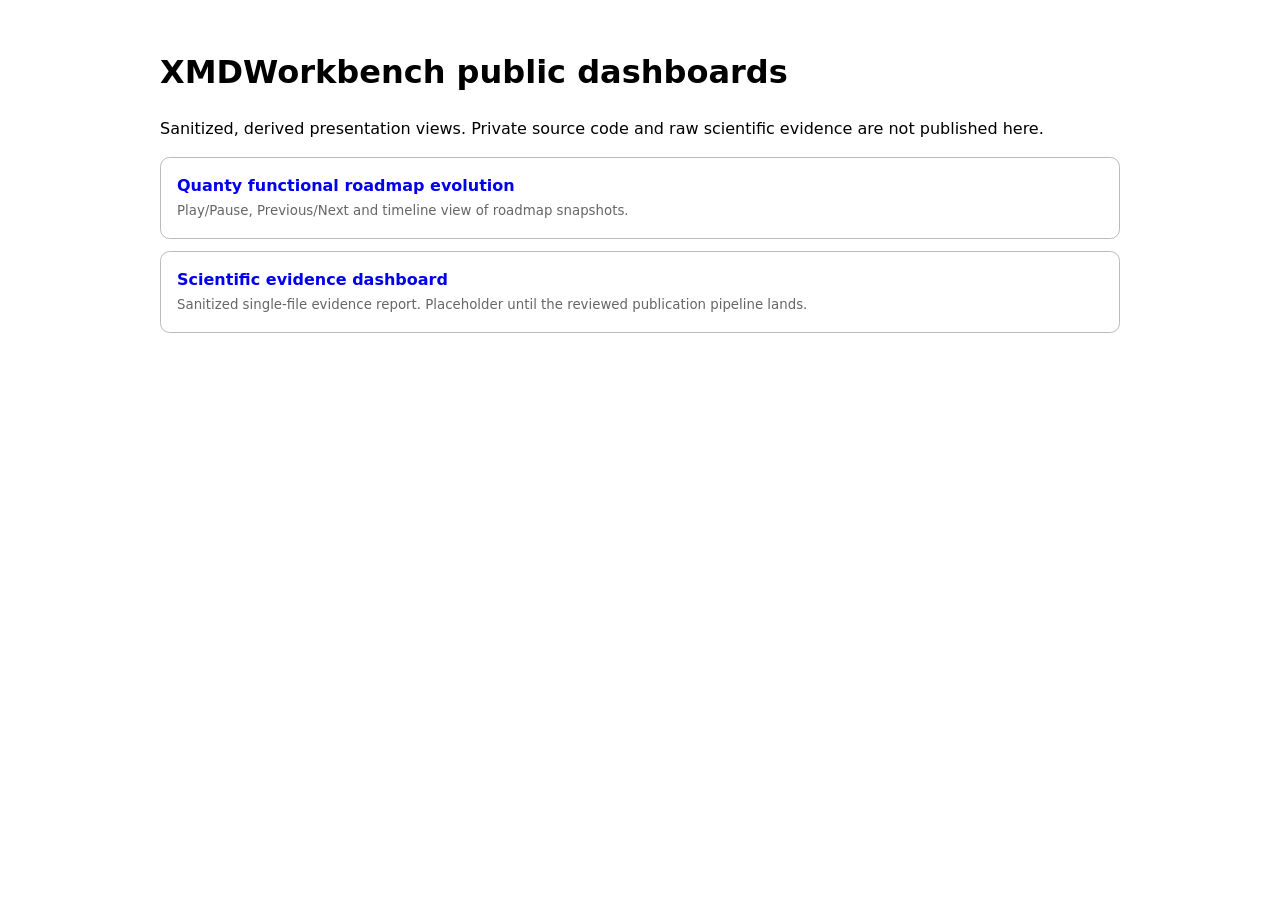
==== index.html @ 89fa4771 "docs: add public dashboard landing page" ====
<!doctype html>
<html lang="en">
<head>
<meta charset="utf-8"><meta name="viewport" content="width=device-width,initial-scale=1">
<title>XMDWorkbench public dashboards</title>
<style>body{font-family:system-ui,sans-serif;max-width:960px;margin:3rem auto;padding:0 1rem;line-height:1.5}a{display:block;padding:1rem;margin:.75rem 0;border:1px solid #bbb;border-radius:.6rem;text-decoration:none}small{color:#666}</style>
</head>
<body>
<h1>XMDWorkbench public dashboards</h1>
<p>Sanitized, derived presentation views. Private source code and raw scientific evidence are not published here.</p>
<a href="roadmap/"><strong>Quanty functional roadmap evolution</strong><br><small>Play/Pause, Previous/Next and timeline view of roadmap snapshots.</small></a>
<a href="evidence/"><strong>Scientific evidence dashboard</strong><br><small>Sanitized single-file evidence report. Placeholder until the reviewed publication pipeline lands.</small></a>
</body></html>
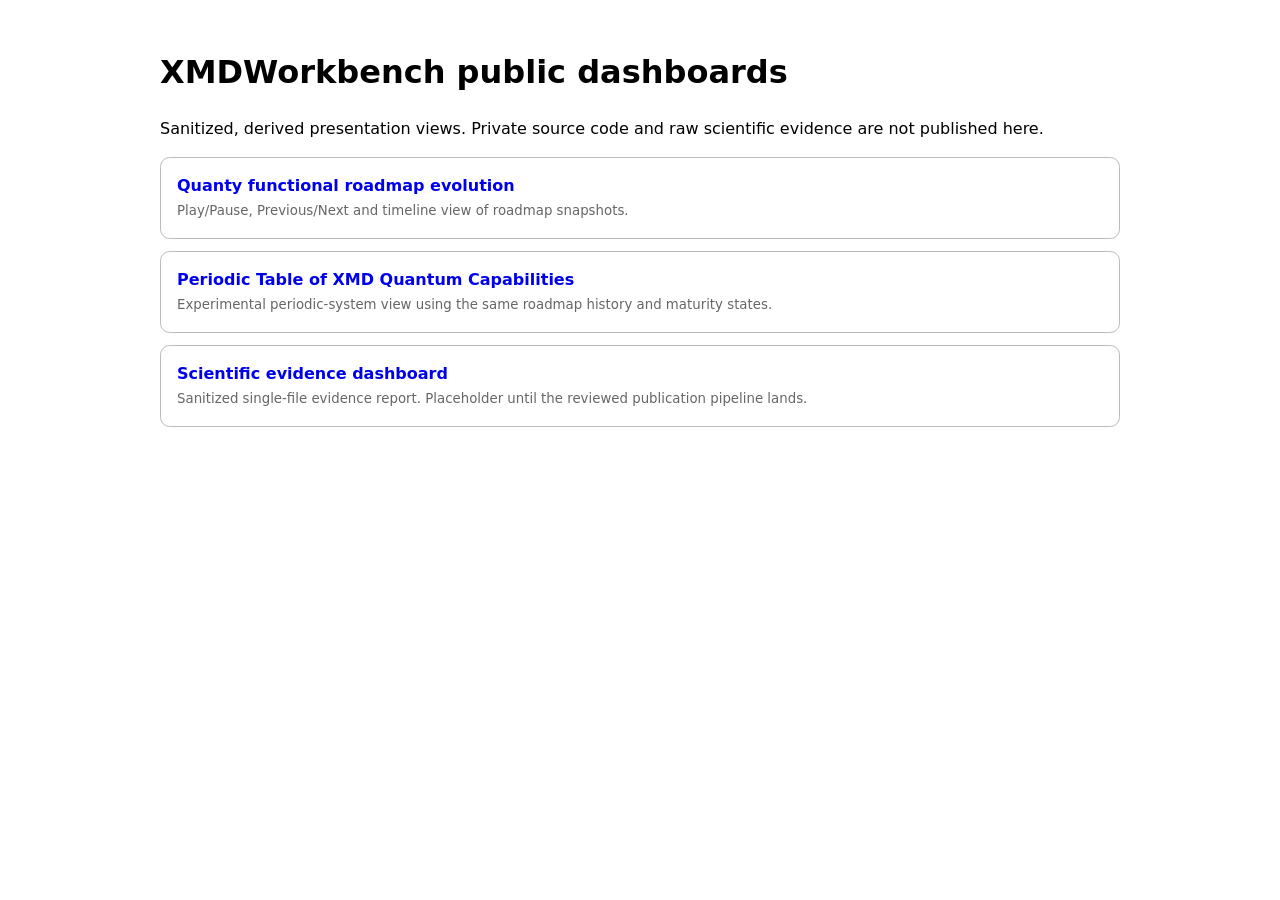
==== commit 6d73c76b: "docs: link periodic-table roadmap view" ====
--- a/index.html
+++ b/index.html
@@ -9,5 +9,6 @@
 <h1>XMDWorkbench public dashboards</h1>
 <p>Sanitized, derived presentation views. Private source code and raw scientific evidence are not published here.</p>
 <a href="roadmap/"><strong>Quanty functional roadmap evolution</strong><br><small>Play/Pause, Previous/Next and timeline view of roadmap snapshots.</small></a>
+<a href="roadmap/periodic.html"><strong>Periodic Table of XMD Quantum Capabilities</strong><br><small>Experimental periodic-system view using the same roadmap history and maturity states.</small></a>
 <a href="evidence/"><strong>Scientific evidence dashboard</strong><br><small>Sanitized single-file evidence report. Placeholder until the reviewed publication pipeline lands.</small></a>
-</body></html>
+</body></html>
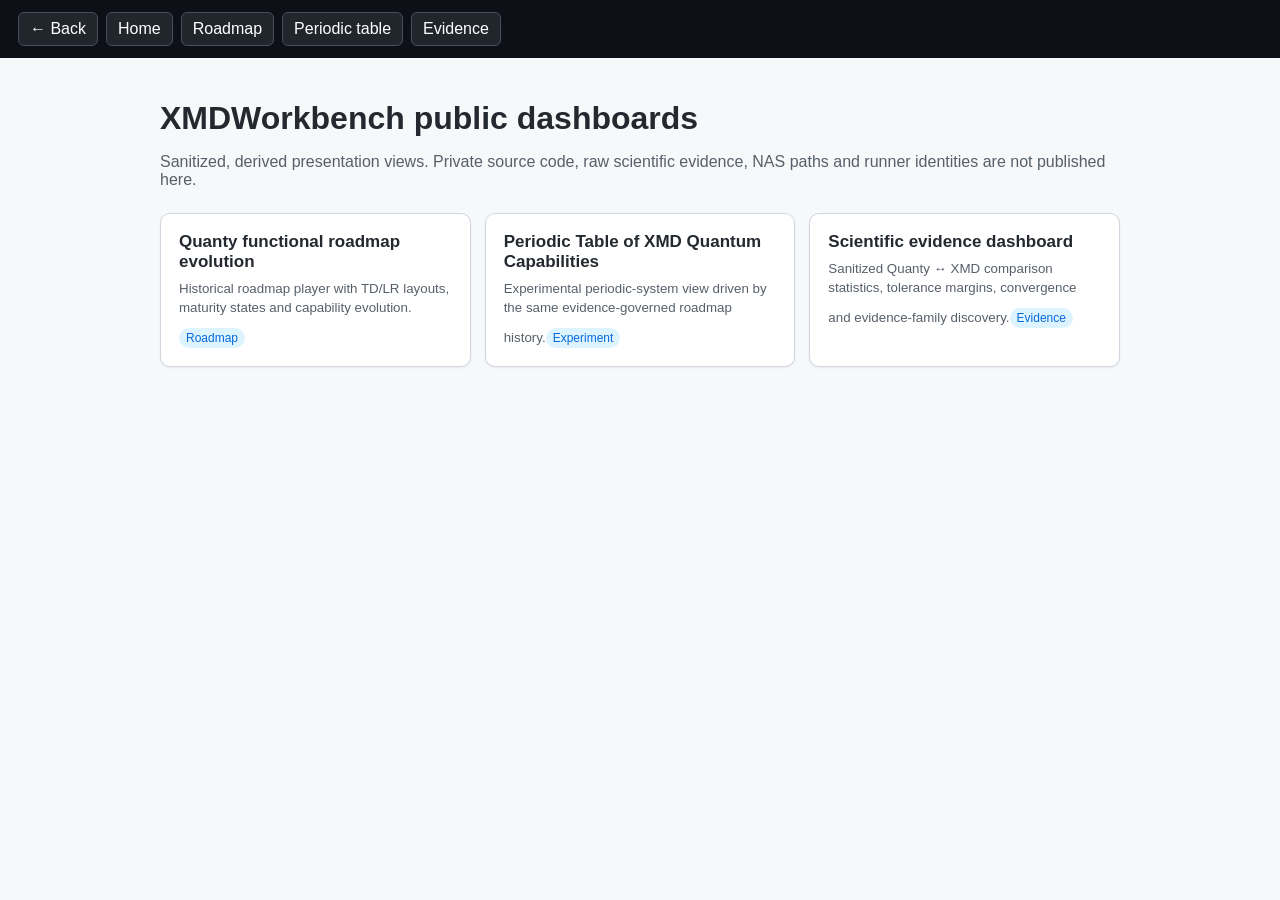
==== commit 4a1a6989: "docs: add consistent public dashboard navigation" ====
--- a/index.html
+++ b/index.html
@@ -3,12 +3,20 @@
 <head>
 <meta charset="utf-8"><meta name="viewport" content="width=device-width,initial-scale=1">
 <title>XMDWorkbench public dashboards</title>
-<style>body{font-family:system-ui,sans-serif;max-width:960px;margin:3rem auto;padding:0 1rem;line-height:1.5}a{display:block;padding:1rem;margin:.75rem 0;border:1px solid #bbb;border-radius:.6rem;text-decoration:none}small{color:#666}</style>
+<style>
+*{box-sizing:border-box}body{font-family:Segoe UI,Arial,sans-serif;margin:0;background:#f6f8fa;color:#24292f}nav{display:flex;gap:8px;align-items:center;flex-wrap:wrap;padding:12px 18px;background:#0d1117}nav a,nav button{font:inherit;color:#fff;background:#21262d;border:1px solid #484f58;border-radius:6px;padding:7px 11px;text-decoration:none;cursor:pointer}nav a:hover,nav button:hover{background:#30363d}main{max-width:1000px;margin:42px auto;padding:0 20px}h1{margin-bottom:8px}.intro{color:#57606a;margin-bottom:24px}.cards{display:grid;grid-template-columns:repeat(auto-fit,minmax(260px,1fr));gap:14px}.card{display:block;background:#fff;border:1px solid #d0d7de;border-radius:10px;padding:18px;text-decoration:none;color:#24292f;box-shadow:0 1px 2px #0001}.card:hover{border-color:#8c959f;transform:translateY(-1px)}.card strong{display:block;font-size:17px;margin-bottom:7px}.card small{color:#57606a;line-height:1.45}.tag{display:inline-block;margin-top:10px;padding:3px 7px;border-radius:999px;background:#ddf4ff;color:#0969da;font-size:12px}
+</style>
 </head>
 <body>
+<nav aria-label="Dashboard navigation"><button type="button" id="back">← Back</button><a href="./">Home</a><a href="roadmap/">Roadmap</a><a href="roadmap/periodic.html">Periodic table</a><a href="evidence/">Evidence</a></nav>
+<main>
 <h1>XMDWorkbench public dashboards</h1>
-<p>Sanitized, derived presentation views. Private source code and raw scientific evidence are not published here.</p>
-<a href="roadmap/"><strong>Quanty functional roadmap evolution</strong><br><small>Play/Pause, Previous/Next and timeline view of roadmap snapshots.</small></a>
-<a href="roadmap/periodic.html"><strong>Periodic Table of XMD Quantum Capabilities</strong><br><small>Experimental periodic-system view using the same roadmap history and maturity states.</small></a>
-<a href="evidence/"><strong>Scientific evidence dashboard</strong><br><small>Sanitized single-file evidence report. Placeholder until the reviewed publication pipeline lands.</small></a>
+<p class="intro">Sanitized, derived presentation views. Private source code, raw scientific evidence, NAS paths and runner identities are not published here.</p>
+<div class="cards">
+<a class="card" href="roadmap/"><strong>Quanty functional roadmap evolution</strong><small>Historical roadmap player with TD/LR layouts, maturity states and capability evolution.</small><span class="tag">Roadmap</span></a>
+<a class="card" href="roadmap/periodic.html"><strong>Periodic Table of XMD Quantum Capabilities</strong><small>Experimental periodic-system view driven by the same evidence-governed roadmap history.</small><span class="tag">Experiment</span></a>
+<a class="card" href="evidence/"><strong>Scientific evidence dashboard</strong><small>Sanitized Quanty ↔ XMD comparison statistics, tolerance margins, convergence and evidence-family discovery.</small><span class="tag">Evidence</span></a>
+</div>
+</main>
+<script>document.getElementById('back').addEventListener('click',()=>{if(history.length>1)history.back();else location.href='./'});</script>
 </body></html>
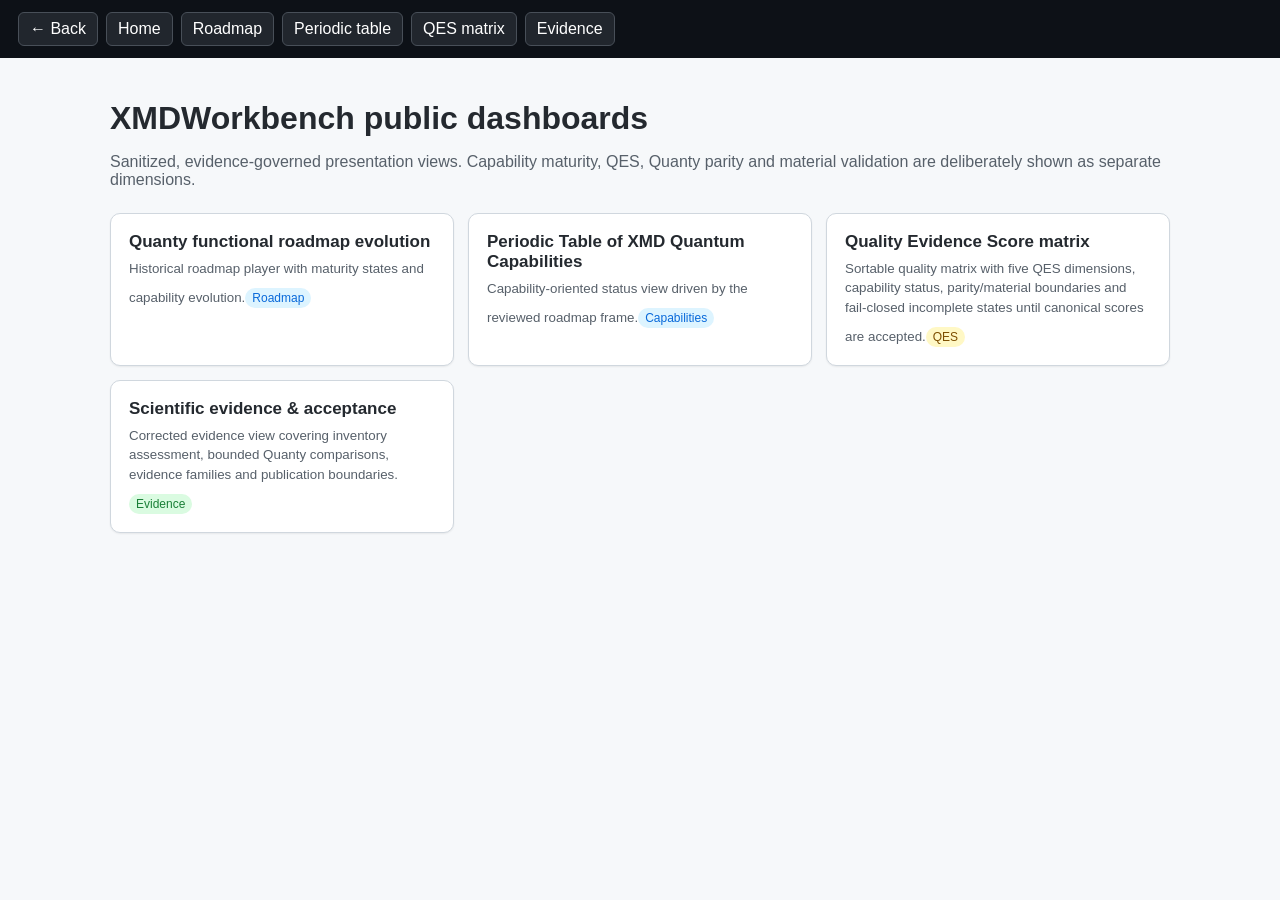
==== commit 3434dfc5: "pages: link QES and refreshed evidence dashboards" ====
--- a/index.html
+++ b/index.html
@@ -4,19 +4,20 @@
 <meta charset="utf-8"><meta name="viewport" content="width=device-width,initial-scale=1">
 <title>XMDWorkbench public dashboards</title>
 <style>
-*{box-sizing:border-box}body{font-family:Segoe UI,Arial,sans-serif;margin:0;background:#f6f8fa;color:#24292f}nav{display:flex;gap:8px;align-items:center;flex-wrap:wrap;padding:12px 18px;background:#0d1117}nav a,nav button{font:inherit;color:#fff;background:#21262d;border:1px solid #484f58;border-radius:6px;padding:7px 11px;text-decoration:none;cursor:pointer}nav a:hover,nav button:hover{background:#30363d}main{max-width:1000px;margin:42px auto;padding:0 20px}h1{margin-bottom:8px}.intro{color:#57606a;margin-bottom:24px}.cards{display:grid;grid-template-columns:repeat(auto-fit,minmax(260px,1fr));gap:14px}.card{display:block;background:#fff;border:1px solid #d0d7de;border-radius:10px;padding:18px;text-decoration:none;color:#24292f;box-shadow:0 1px 2px #0001}.card:hover{border-color:#8c959f;transform:translateY(-1px)}.card strong{display:block;font-size:17px;margin-bottom:7px}.card small{color:#57606a;line-height:1.45}.tag{display:inline-block;margin-top:10px;padding:3px 7px;border-radius:999px;background:#ddf4ff;color:#0969da;font-size:12px}
+*{box-sizing:border-box}body{font-family:Segoe UI,Arial,sans-serif;margin:0;background:#f6f8fa;color:#24292f}nav{display:flex;gap:8px;align-items:center;flex-wrap:wrap;padding:12px 18px;background:#0d1117}nav a,nav button{font:inherit;color:#fff;background:#21262d;border:1px solid #484f58;border-radius:6px;padding:7px 11px;text-decoration:none;cursor:pointer}nav a:hover,nav button:hover{background:#30363d}main{max-width:1100px;margin:42px auto;padding:0 20px}h1{margin-bottom:8px}.intro{color:#57606a;margin-bottom:24px}.cards{display:grid;grid-template-columns:repeat(auto-fit,minmax(260px,1fr));gap:14px}.card{display:block;background:#fff;border:1px solid #d0d7de;border-radius:10px;padding:18px;text-decoration:none;color:#24292f;box-shadow:0 1px 2px #0001}.card:hover{border-color:#8c959f;transform:translateY(-1px)}.card strong{display:block;font-size:17px;margin-bottom:7px}.card small{color:#57606a;line-height:1.45}.tag{display:inline-block;margin-top:10px;padding:3px 7px;border-radius:999px;background:#ddf4ff;color:#0969da;font-size:12px}.tag.qes{background:#fff8c5;color:#7d4e00}.tag.evidence{background:#dafbe1;color:#1a7f37}
 </style>
 </head>
 <body>
-<nav aria-label="Dashboard navigation"><button type="button" id="back">← Back</button><a href="./">Home</a><a href="roadmap/">Roadmap</a><a href="roadmap/periodic.html">Periodic table</a><a href="evidence/">Evidence</a></nav>
+<nav aria-label="Dashboard navigation"><button type="button" id="back">← Back</button><a href="./">Home</a><a href="roadmap/">Roadmap</a><a href="roadmap/periodic.html">Periodic table</a><a href="qes/">QES matrix</a><a href="evidence/">Evidence</a></nav>
 <main>
 <h1>XMDWorkbench public dashboards</h1>
-<p class="intro">Sanitized, derived presentation views. Private source code, raw scientific evidence, NAS paths and runner identities are not published here.</p>
+<p class="intro">Sanitized, evidence-governed presentation views. Capability maturity, QES, Quanty parity and material validation are deliberately shown as separate dimensions.</p>
 <div class="cards">
-<a class="card" href="roadmap/"><strong>Quanty functional roadmap evolution</strong><small>Historical roadmap player with TD/LR layouts, maturity states and capability evolution.</small><span class="tag">Roadmap</span></a>
-<a class="card" href="roadmap/periodic.html"><strong>Periodic Table of XMD Quantum Capabilities</strong><small>Experimental periodic-system view driven by the same evidence-governed roadmap history.</small><span class="tag">Experiment</span></a>
-<a class="card" href="evidence/"><strong>Scientific evidence dashboard</strong><small>Sanitized Quanty ↔ XMD comparison statistics, tolerance margins, convergence and evidence-family discovery.</small><span class="tag">Evidence</span></a>
+<a class="card" href="roadmap/"><strong>Quanty functional roadmap evolution</strong><small>Historical roadmap player with maturity states and capability evolution.</small><span class="tag">Roadmap</span></a>
+<a class="card" href="roadmap/periodic.html"><strong>Periodic Table of XMD Quantum Capabilities</strong><small>Capability-oriented status view driven by the reviewed roadmap frame.</small><span class="tag">Capabilities</span></a>
+<a class="card" href="qes/"><strong>Quality Evidence Score matrix</strong><small>Sortable quality matrix with five QES dimensions, capability status, parity/material boundaries and fail-closed incomplete states until canonical scores are accepted.</small><span class="tag qes">QES</span></a>
+<a class="card" href="evidence/"><strong>Scientific evidence & acceptance</strong><small>Corrected evidence view covering inventory assessment, bounded Quanty comparisons, evidence families and publication boundaries.</small><span class="tag evidence">Evidence</span></a>
 </div>
 </main>
 <script>document.getElementById('back').addEventListener('click',()=>{if(history.length>1)history.back();else location.href='./'});</script>
-</body></html>+</body></html>
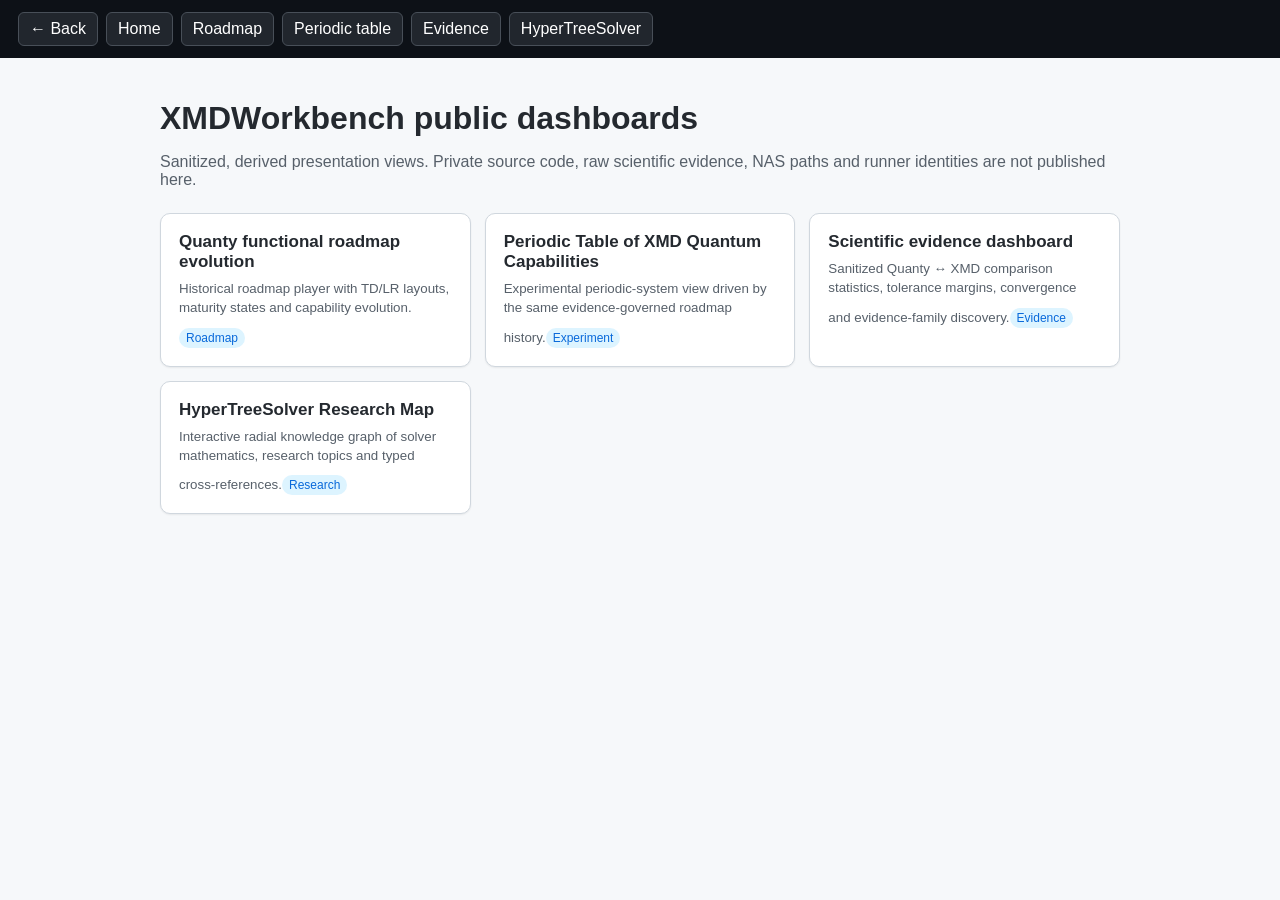
==== commit 6a6988b6: "Publish sanitized HyperTreeSolver interactive research map v1.4.1" ====
--- a/index.html
+++ b/index.html
@@ -4,20 +4,20 @@
 <meta charset="utf-8"><meta name="viewport" content="width=device-width,initial-scale=1">
 <title>XMDWorkbench public dashboards</title>
 <style>
-*{box-sizing:border-box}body{font-family:Segoe UI,Arial,sans-serif;margin:0;background:#f6f8fa;color:#24292f}nav{display:flex;gap:8px;align-items:center;flex-wrap:wrap;padding:12px 18px;background:#0d1117}nav a,nav button{font:inherit;color:#fff;background:#21262d;border:1px solid #484f58;border-radius:6px;padding:7px 11px;text-decoration:none;cursor:pointer}nav a:hover,nav button:hover{background:#30363d}main{max-width:1100px;margin:42px auto;padding:0 20px}h1{margin-bottom:8px}.intro{color:#57606a;margin-bottom:24px}.cards{display:grid;grid-template-columns:repeat(auto-fit,minmax(260px,1fr));gap:14px}.card{display:block;background:#fff;border:1px solid #d0d7de;border-radius:10px;padding:18px;text-decoration:none;color:#24292f;box-shadow:0 1px 2px #0001}.card:hover{border-color:#8c959f;transform:translateY(-1px)}.card strong{display:block;font-size:17px;margin-bottom:7px}.card small{color:#57606a;line-height:1.45}.tag{display:inline-block;margin-top:10px;padding:3px 7px;border-radius:999px;background:#ddf4ff;color:#0969da;font-size:12px}.tag.qes{background:#fff8c5;color:#7d4e00}.tag.evidence{background:#dafbe1;color:#1a7f37}
+*{box-sizing:border-box}body{font-family:Segoe UI,Arial,sans-serif;margin:0;background:#f6f8fa;color:#24292f}nav{display:flex;gap:8px;align-items:center;flex-wrap:wrap;padding:12px 18px;background:#0d1117}nav a,nav button{font:inherit;color:#fff;background:#21262d;border:1px solid #484f58;border-radius:6px;padding:7px 11px;text-decoration:none;cursor:pointer}nav a:hover,nav button:hover{background:#30363d}main{max-width:1000px;margin:42px auto;padding:0 20px}h1{margin-bottom:8px}.intro{color:#57606a;margin-bottom:24px}.cards{display:grid;grid-template-columns:repeat(auto-fit,minmax(260px,1fr));gap:14px}.card{display:block;background:#fff;border:1px solid #d0d7de;border-radius:10px;padding:18px;text-decoration:none;color:#24292f;box-shadow:0 1px 2px #0001}.card:hover{border-color:#8c959f;transform:translateY(-1px)}.card strong{display:block;font-size:17px;margin-bottom:7px}.card small{color:#57606a;line-height:1.45}.tag{display:inline-block;margin-top:10px;padding:3px 7px;border-radius:999px;background:#ddf4ff;color:#0969da;font-size:12px}
 </style>
 </head>
 <body>
-<nav aria-label="Dashboard navigation"><button type="button" id="back">← Back</button><a href="./">Home</a><a href="roadmap/">Roadmap</a><a href="roadmap/periodic.html">Periodic table</a><a href="qes/">QES matrix</a><a href="evidence/">Evidence</a></nav>
+<nav aria-label="Dashboard navigation"><button type="button" id="back">← Back</button><a href="./">Home</a><a href="roadmap/">Roadmap</a><a href="roadmap/periodic.html">Periodic table</a><a href="evidence/">Evidence</a><a href="hypertreesolver/">HyperTreeSolver</a></nav>
 <main>
 <h1>XMDWorkbench public dashboards</h1>
-<p class="intro">Sanitized, evidence-governed presentation views. Capability maturity, QES, Quanty parity and material validation are deliberately shown as separate dimensions.</p>
+<p class="intro">Sanitized, derived presentation views. Private source code, raw scientific evidence, NAS paths and runner identities are not published here.</p>
 <div class="cards">
-<a class="card" href="roadmap/"><strong>Quanty functional roadmap evolution</strong><small>Historical roadmap player with maturity states and capability evolution.</small><span class="tag">Roadmap</span></a>
-<a class="card" href="roadmap/periodic.html"><strong>Periodic Table of XMD Quantum Capabilities</strong><small>Capability-oriented status view driven by the reviewed roadmap frame.</small><span class="tag">Capabilities</span></a>
-<a class="card" href="qes/"><strong>Quality Evidence Score matrix</strong><small>Sortable quality matrix with five QES dimensions, capability status, parity/material boundaries and fail-closed incomplete states until canonical scores are accepted.</small><span class="tag qes">QES</span></a>
-<a class="card" href="evidence/"><strong>Scientific evidence & acceptance</strong><small>Corrected evidence view covering inventory assessment, bounded Quanty comparisons, evidence families and publication boundaries.</small><span class="tag evidence">Evidence</span></a>
+<a class="card" href="roadmap/"><strong>Quanty functional roadmap evolution</strong><small>Historical roadmap player with TD/LR layouts, maturity states and capability evolution.</small><span class="tag">Roadmap</span></a>
+<a class="card" href="roadmap/periodic.html"><strong>Periodic Table of XMD Quantum Capabilities</strong><small>Experimental periodic-system view driven by the same evidence-governed roadmap history.</small><span class="tag">Experiment</span></a>
+<a class="card" href="evidence/"><strong>Scientific evidence dashboard</strong><small>Sanitized Quanty ↔ XMD comparison statistics, tolerance margins, convergence and evidence-family discovery.</small><span class="tag">Evidence</span></a>
+<a class="card" href="hypertreesolver/"><strong>HyperTreeSolver Research Map</strong><small>Interactive radial knowledge graph of solver mathematics, research topics and typed cross-references.</small><span class="tag">Research</span></a>
 </div>
 </main>
 <script>document.getElementById('back').addEventListener('click',()=>{if(history.length>1)history.back();else location.href='./'});</script>
-</body></html>
+</body></html>
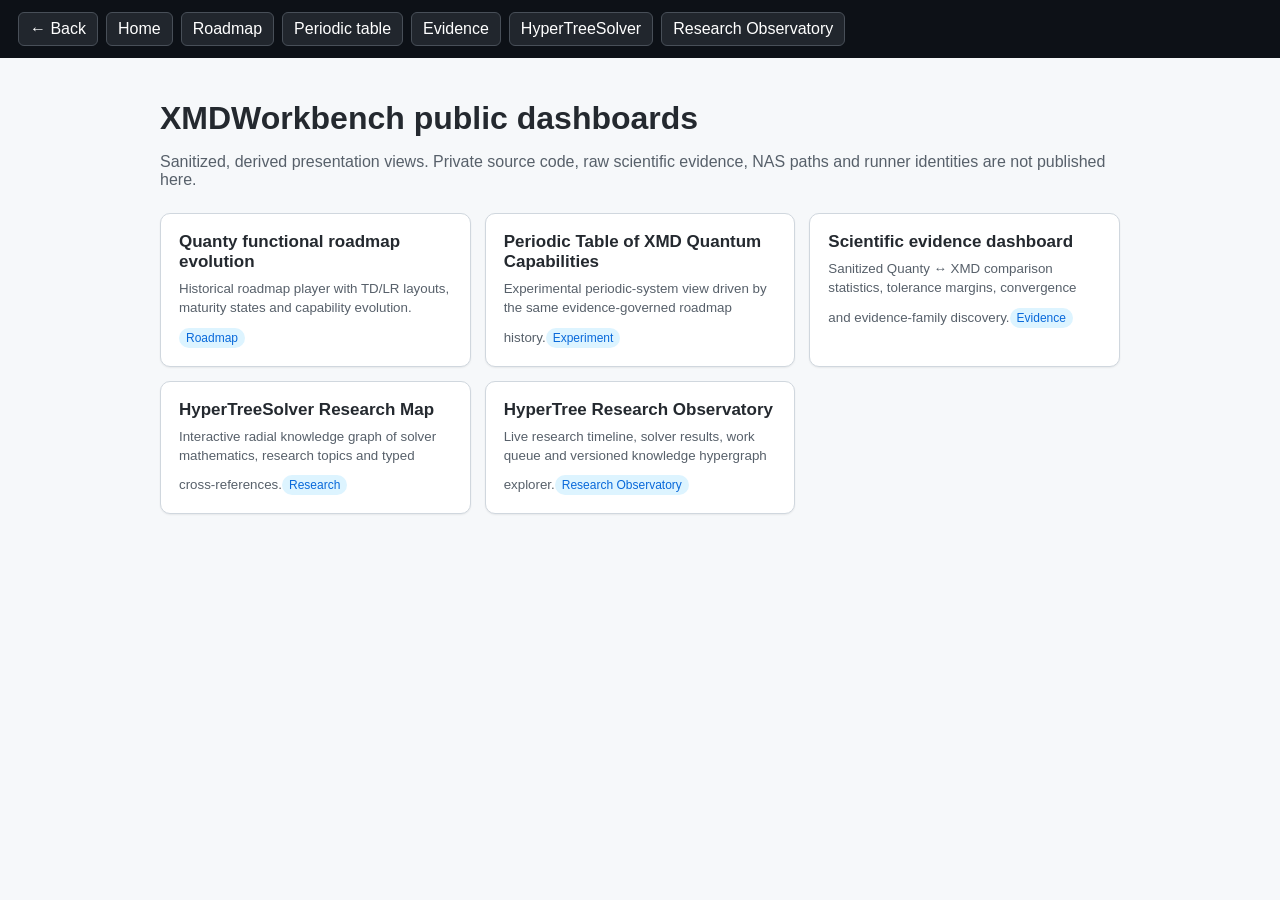
==== commit 27f30575: "feat: publish HyperTree Research Observatory and interactive knowledge hypergraph" ====
--- a/index.html
+++ b/index.html
@@ -8,7 +8,7 @@
 </style>
 </head>
 <body>
-<nav aria-label="Dashboard navigation"><button type="button" id="back">← Back</button><a href="./">Home</a><a href="roadmap/">Roadmap</a><a href="roadmap/periodic.html">Periodic table</a><a href="evidence/">Evidence</a><a href="hypertreesolver/">HyperTreeSolver</a></nav>
+<nav aria-label="Dashboard navigation"><button type="button" id="back">← Back</button><a href="./">Home</a><a href="roadmap/">Roadmap</a><a href="roadmap/periodic.html">Periodic table</a><a href="evidence/">Evidence</a><a href="hypertreesolver/">HyperTreeSolver</a><a href="hypertreesolver/observatory/">Research Observatory</a></nav>
 <main>
 <h1>XMDWorkbench public dashboards</h1>
 <p class="intro">Sanitized, derived presentation views. Private source code, raw scientific evidence, NAS paths and runner identities are not published here.</p>
@@ -17,6 +17,7 @@
 <a class="card" href="roadmap/periodic.html"><strong>Periodic Table of XMD Quantum Capabilities</strong><small>Experimental periodic-system view driven by the same evidence-governed roadmap history.</small><span class="tag">Experiment</span></a>
 <a class="card" href="evidence/"><strong>Scientific evidence dashboard</strong><small>Sanitized Quanty ↔ XMD comparison statistics, tolerance margins, convergence and evidence-family discovery.</small><span class="tag">Evidence</span></a>
 <a class="card" href="hypertreesolver/"><strong>HyperTreeSolver Research Map</strong><small>Interactive radial knowledge graph of solver mathematics, research topics and typed cross-references.</small><span class="tag">Research</span></a>
+<a class="card" href="hypertreesolver/observatory/"><strong>HyperTree Research Observatory</strong><small>Live research timeline, solver results, work queue and versioned knowledge hypergraph explorer.</small><span class="tag">Research Observatory</span></a>
 </div>
 </main>
 <script>document.getElementById('back').addEventListener('click',()=>{if(history.length>1)history.back();else location.href='./'});</script>
